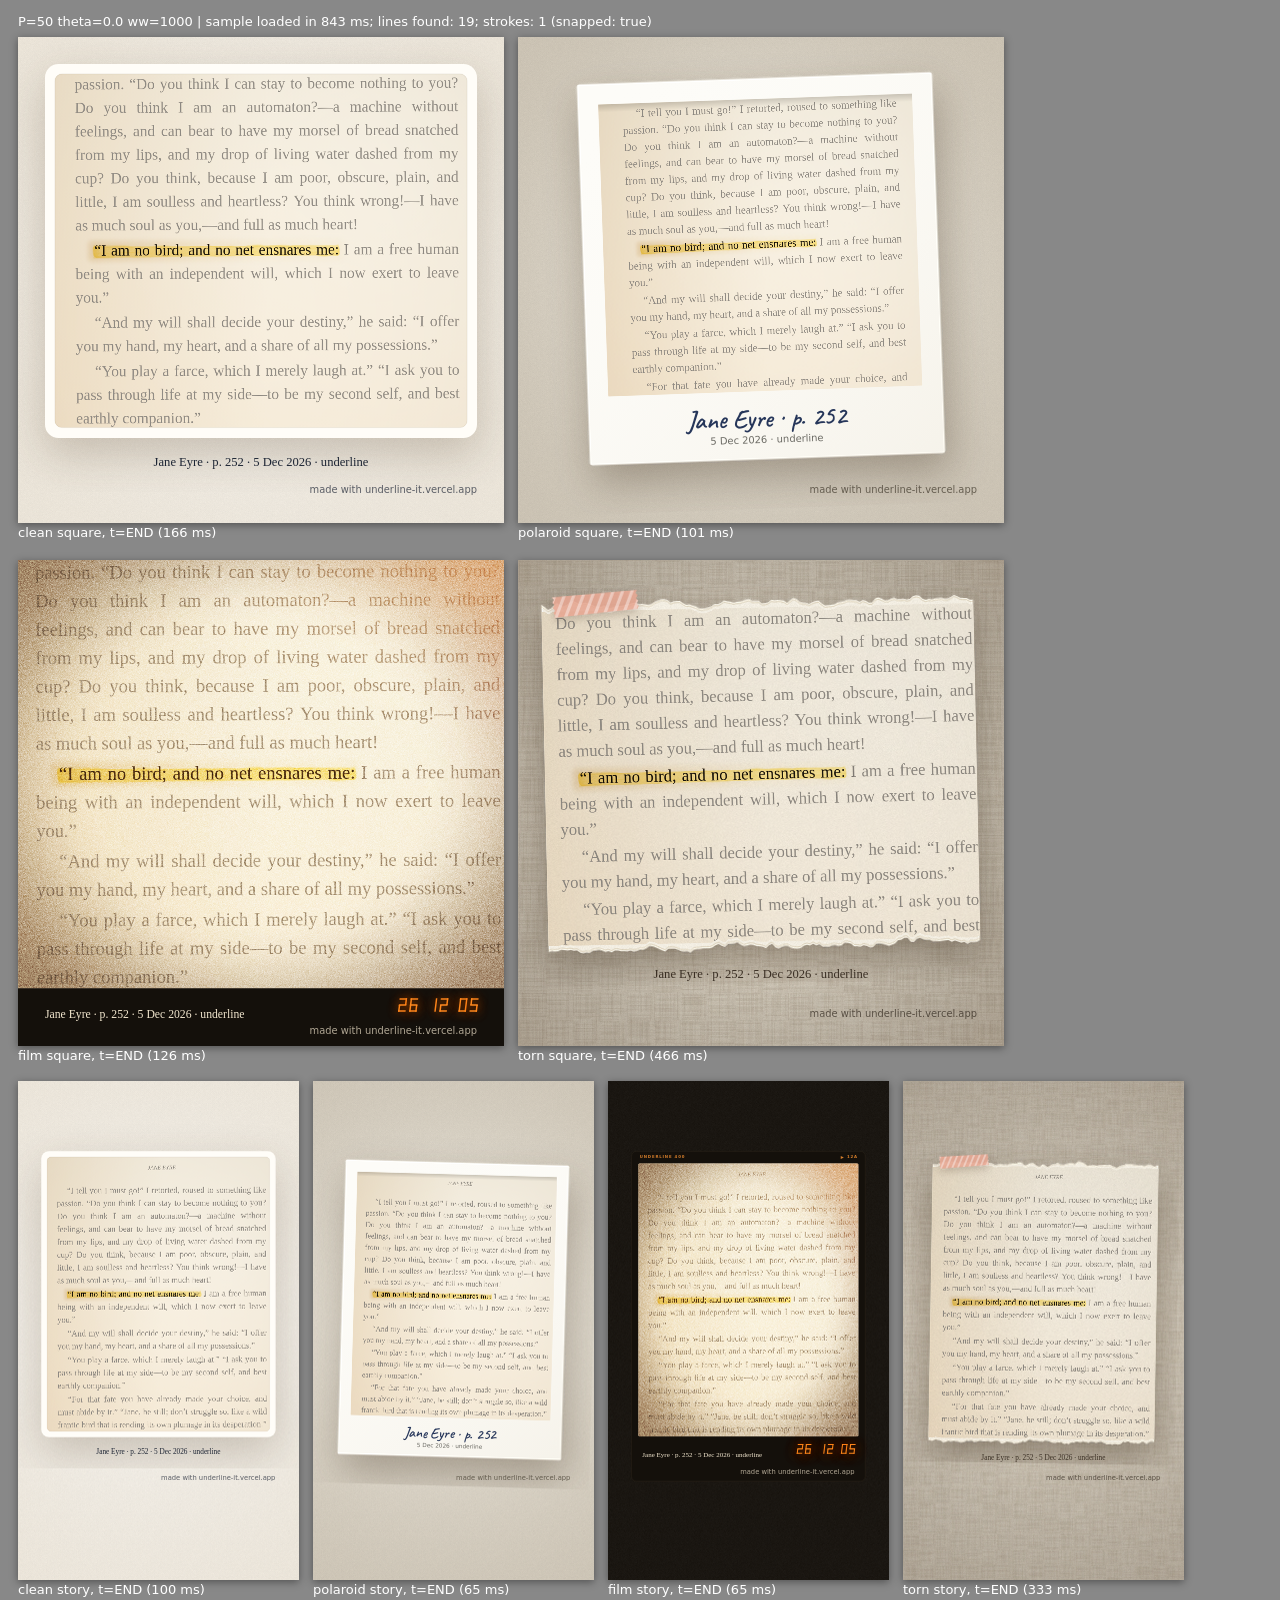
==== tests/engine/frames.html @ 4c14eaef "Underline (Day 4): highlight the line you love, without ruining your book Phone-first site: snap a p" ====
<!doctype html>
<html lang="en">
<head>
<meta charset="utf-8">
<title>Underline: card frames test page</title>
<!--
  Engine test page (never deployed). Draws card.drawFrame for the built-in sample.
    tests/engine/frames.html                          grid: every finish, square and story, at t = END
    tests/engine/frames.html?mode=timeline&finish=torn&format=square     the animation as frames
    tests/engine/frames.html?mode=single&finish=film&format=story&t=5&scale=0.6
    &mark=underline &colour=pink &fade=0 &title=... &page=... &note=...  settings
-->
<style>
  body { margin: 0; padding: 14px 18px 40px; background: #888; font: 13px system-ui, sans-serif; color: #111; }
  .row { display: flex; gap: 14px; flex-wrap: wrap; align-items: flex-start; margin-bottom: 12px; }
  figure { margin: 0; } figcaption { color: #fff; margin: 2px 0 6px; }
  canvas { display: block; box-shadow: 0 2px 8px rgba(0,0,0,.4); }
  #meta { color: #fff; margin-bottom: 8px; }
</style>
<link rel="preload" href="../../fonts/caveat-600.woff2" as="font" type="font/woff2" crossorigin>
<style>@font-face { font-family: "Caveat"; font-weight: 600; src: url("../../fonts/caveat-600.woff2") format("woff2"); }</style>
</head>
<body>
<div id="meta">loading ...</div>
<div id="out"></div>
<script src="../../src/engine/util.js"></script>
<script src="../../src/engine/decode.js"></script>
<script src="../../src/engine/clean.js"></script>
<script src="../../src/engine/lines.js"></script>
<script src="../../src/engine/mark.js"></script>
<script src="../../src/engine/finishes.js"></script>
<script src="../../src/engine/card.js"></script>
<script src="../../src/engine/sample.js"></script>
<script>
(async function () {
  const q = new URLSearchParams(location.search);
  if (q.get("hold")) { const h = document.createElement("script"); h.src = "/hold?ms=" + q.get("hold"); document.head.appendChild(h); } // test server only: keeps the load open so a headless screenshot waits
  const out = document.getElementById("out"), meta = document.getElementById("meta");
  const mode = q.get("mode") || "grid";
  function fig(row, finish, format, t, scale, card, caption) {
    const W = 1080, H = format === "story" ? 1920 : 1080;
    const c = document.createElement("canvas"); c.width = Math.round(W * scale); c.height = Math.round(H * scale);
    const t0 = performance.now();
    card.drawFrame(c.getContext("2d"), t, format, scale);
    const ms = performance.now() - t0;
    if (q.get("guides") === "1") { // the story safe zone: y 270..1540, 90 px sides (red dashes); square: the 60 px box
      const g = c.getContext("2d"); g.save(); g.scale(scale, scale); g.strokeStyle = "#ff1744"; g.lineWidth = 2 / scale; g.setLineDash([10, 8]);
      if (format === "story") g.strokeRect(90, 270, 900, 1270); else g.strokeRect(60, 60, 960, 960);
      g.restore();
    }
    const f = document.createElement("figure"); f.appendChild(c);
    const cap = document.createElement("figcaption"); cap.textContent = caption + " (" + ms.toFixed(0) + " ms)"; f.appendChild(cap);
    row.appendChild(f);
  }
  try {
    const t0 = performance.now();
    let s = await UL.sample.load();
    if (q.get("photo")) { // &photo=real/<file> or out/<file>: a real photo, prepared, with a stroke snapped on a line near the middle
      const res = await fetch("../" + q.get("photo")); const blob = await res.blob();
      const img = await UL.decode.fileToImageData(new File([blob], "p.jpg", { type: blob.type || "image/jpeg" }), { maxSide: 2000 });
      const pg = await UL.page.prepare(img);
      const ls = pg.lines.slice().sort(function (a, b) { return Math.abs((a.top + a.bottom) / 2 - pg.height * 0.45) - Math.abs((b.top + b.bottom) / 2 - pg.height * 0.45); });
      const strokes = [];
      const L = ls[parseInt(q.get("line") || "0", 10)];
      if (L) { const a = L.x0 + 0.12 * (L.x1 - L.x0), b = L.x0 + 0.75 * (L.x1 - L.x0); strokes.push(UL.page.snap(pg, [{ x: a, y: L.a + L.slope * a }, { x: b, y: L.a + L.slope * b }])); }
      s = { page: pg, strokes: strokes, settings: { finish: "torn", title: q.get("title") || "", page: q.get("page") || "" } };
    }
    const loadMs = performance.now() - t0;
    const set = Object.assign({}, s.settings);
    ["mark", "colour", "title", "page", "note"].forEach(function (k) { if (q.get(k) !== null) set[k] = q.get(k); });
    if (q.get("fade") !== null) set.fade = q.get("fade") === "1";
    const card = await UL.card.create(s.page, s.strokes, set);
    meta.textContent = "P=" + s.page._debug.P + " theta=" + s.page._debug.theta.toFixed(1) + " ww=" + s.page._debug.ww + " | sample loaded in " + loadMs.toFixed(0) + " ms; lines found: " + s.page.lines.length + "; strokes: " + s.strokes.length + (s.strokes[0] ? " (snapped: " + s.strokes[0].snapped + ")" : "");
    const finishes = q.get("finish") ? [q.get("finish")] : UL.FINISHES.map(function (f) { return f.id; });
    if (q.get("debug")) { // numbers: the crop of each finish, and where the lines are (page px)
      const fin = finishes[0], fmt = q.get("format") || "square";
      await card.update({ finish: fin });
      const cr = card._crop(fmt);
      const pre = document.createElement("pre"); pre.style.cssText = "color:#fff;font:12px monospace;white-space:pre-wrap";
      pre.textContent = "crop " + JSON.stringify(cr, function (k, v) { return typeof v === "number" ? Math.round(v * 100) / 100 : v; }) + "\npage " + s.page.width + "x" + s.page.height +
        "\ntop=" + (cr.cv - cr.h / 2).toFixed(1) + " bottom=" + (cr.cv + cr.h / 2).toFixed(1) + "\nlines (a, slope, height): " + s.page.lines.map(function (l) { return [l.a.toFixed(0), l.slope.toFixed(3), l.height.toFixed(0)].join("/"); }).join("  ");
      out.appendChild(pre);
    }
    if (mode === "preview") {
      // the live preview: canvases with no width/height attributes, sized by CSS
      const row = document.createElement("div"); row.className = "row"; out.appendChild(row);
      const a = document.createElement("canvas"); a.style.cssText = "width:360px;height:360px;background:#fff";
      const b2 = document.createElement("canvas"); b2.style.cssText = "width:225px;height:400px;background:#fff";
      row.appendChild(a); row.appendChild(b2);
      const pa = UL.card.startPreview(a, card, "square"), pb = UL.card.startPreview(b2, card, "story");
      window.__preview = [pa, pb];
      meta.textContent += " | preview running (screenshot catches a frame mid-animation)";
      await new Promise(function (r) { setTimeout(r, parseFloat(q.get("wait") || "2400")); });
      meta.textContent += " | canvas sizes " + a.width + "x" + a.height + ", " + b2.width + "x" + b2.height + " (dpr " + devicePixelRatio + ")";
    } else if (mode === "lines") {
      const pg = s.page, k = 0.7, c = document.createElement("canvas"); c.width = pg.width * k; c.height = pg.height * k;
      const x = c.getContext("2d"); x.drawImage(pg.image, 0, 0, c.width, c.height); x.scale(k, k);
      pg.lines.forEach(function (l, i) {
        const hv = l.height * Math.sqrt(1 + l.slope * l.slope);
        x.fillStyle = "hsla(" + (i * 47 % 360) + ",85%,45%,.3)"; x.beginPath();
        x.moveTo(l.x0, l.a + l.slope * l.x0 - hv / 2); x.lineTo(l.x1, l.a + l.slope * l.x1 - hv / 2); x.lineTo(l.x1, l.a + l.slope * l.x1 + hv / 2); x.lineTo(l.x0, l.a + l.slope * l.x0 + hv / 2); x.fill();
      });
      UL.mark.drawAll(x, s.strokes, { mark: set.mark, colour: set.colour });
      const f = document.createElement("figure"); f.appendChild(c); out.appendChild(f);
      meta.textContent += " | lines " + pg.lines.map(function (l) { return Math.round(l.height) + "px@" + Math.round(l.x1 - l.x0); }).slice(0, 12).join(", ");
    } else if (mode === "timeline") {
      const fmt = q.get("format") || "square", fin = finishes[0];
      await card.update({ finish: fin });
      const row = document.createElement("div"); row.className = "row"; out.appendChild(row);
      [0.15, 0.4, 0.9, 1.4, 1.9, 2.6, 3.3, 5].forEach(function (t) { fig(row, fin, fmt, t, fmt === "story" ? 0.27 : 0.4, card, fin + " " + fmt + " t=" + t); });
    } else if (mode === "single") {
      const fmt = q.get("format") || "square", fin = finishes[0], t = parseFloat(q.get("t") || "5"), sc = parseFloat(q.get("scale") || "0.8");
      await card.update({ finish: fin });
      const row = document.createElement("div"); row.className = "row"; out.appendChild(row);
      fig(row, fin, fmt, t, sc, card, fin + " " + fmt + " t=" + t);
    } else {
      const sq = document.createElement("div"); sq.className = "row"; out.appendChild(sq);
      for (const fin of finishes) { await card.update({ finish: fin }); fig(sq, fin, "square", 5, 0.45, card, fin + " square, t=END"); }
      const st = document.createElement("div"); st.className = "row"; out.appendChild(st);
      for (const fin of finishes) { await card.update({ finish: fin }); fig(st, fin, "story", 5, 0.26, card, fin + " story, t=END"); }
    }
    window.__done = true;
  } catch (e) { meta.textContent = "ERROR: " + (e && (e.stack || e.message || e)); }
})();
</script>
</body>
</html>
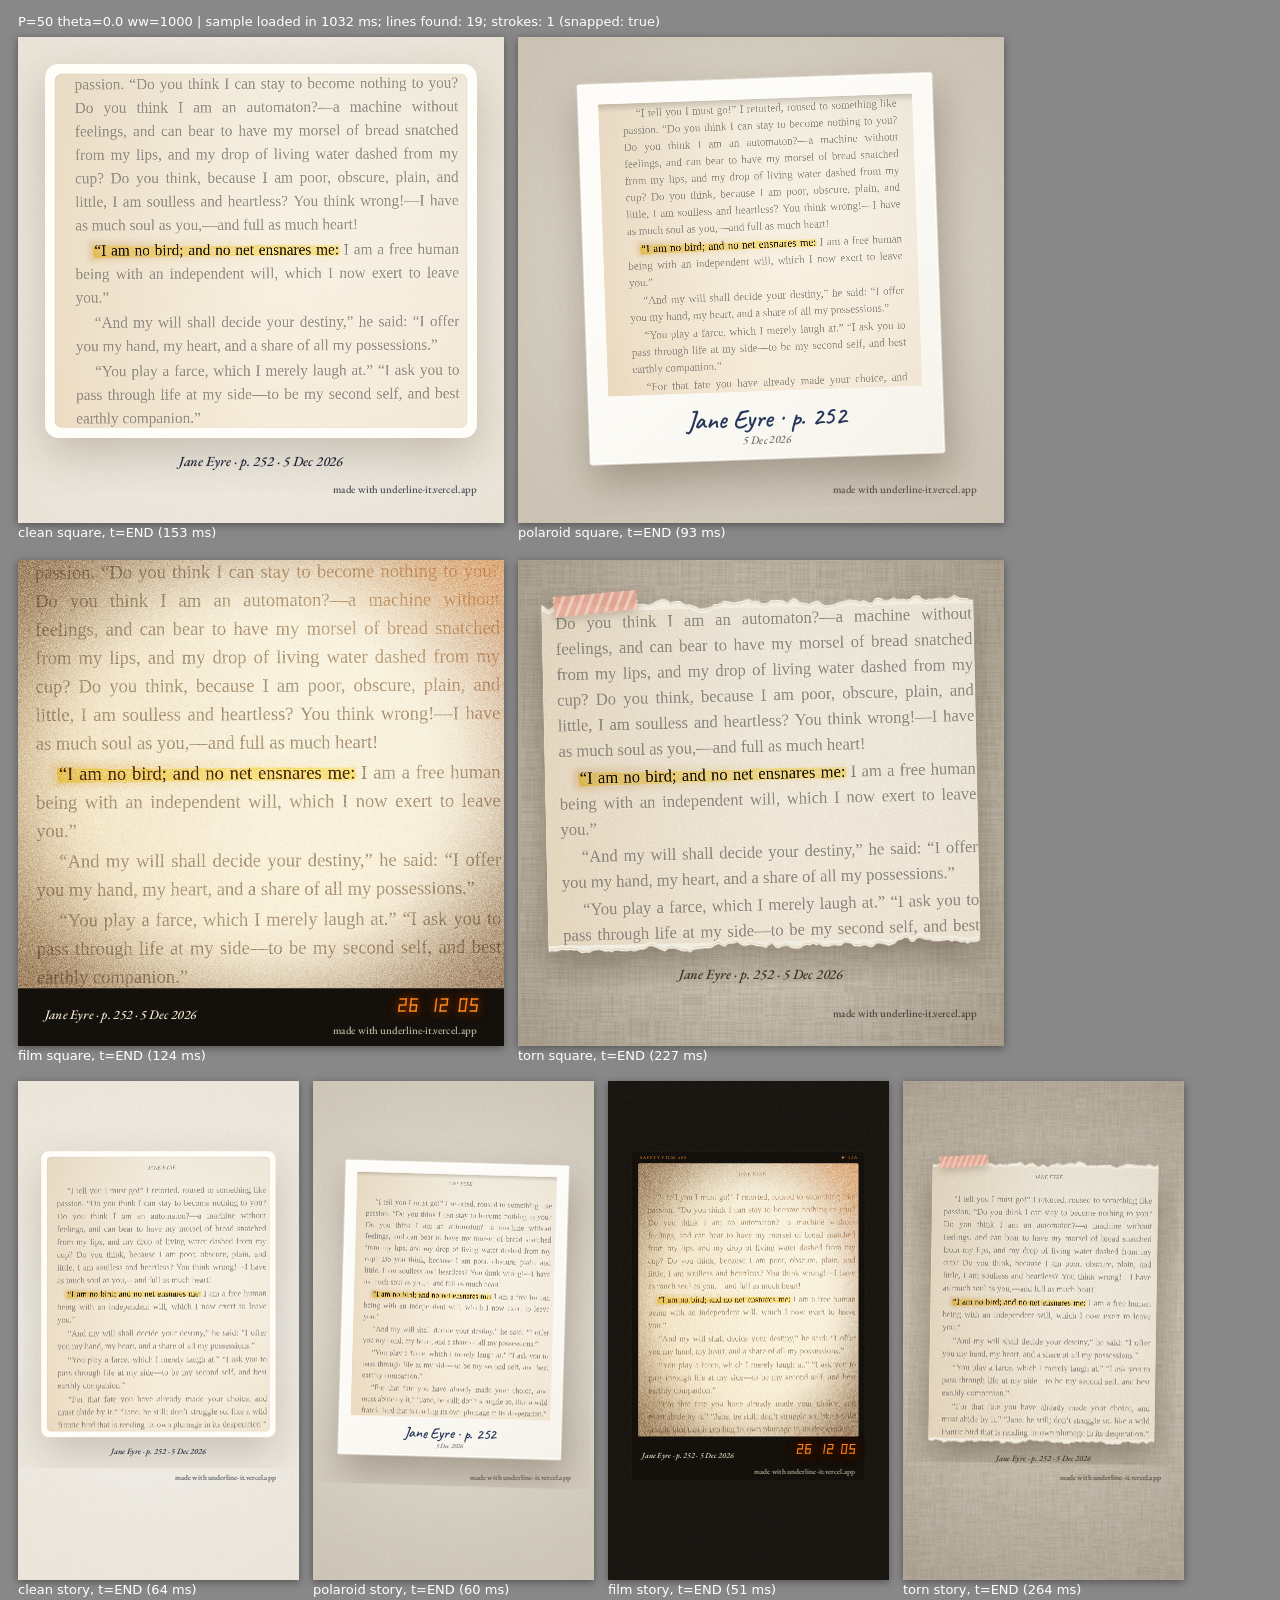
==== commit 6a2c5832: "Literary typography; drop 'underline' from card labels - UI fonts: EB Garamond (body) + Cormorant Ga" ====
--- a/tests/engine/frames.html
+++ b/tests/engine/frames.html
@@ -18,7 +18,11 @@
   #meta { color: #fff; margin-bottom: 8px; }
 </style>
 <link rel="preload" href="../../fonts/caveat-600.woff2" as="font" type="font/woff2" crossorigin>
-<style>@font-face { font-family: "Caveat"; font-weight: 600; src: url("../../fonts/caveat-600.woff2") format("woff2"); }</style>
+<style>
+@font-face { font-family: "Caveat"; font-weight: 600; src: url("../../fonts/caveat-600.woff2") format("woff2"); }
+@font-face { font-family: "EB Garamond"; font-weight: 500; font-style: normal; src: url("../../fonts/eb-garamond-500-normal.woff2") format("woff2"); }
+@font-face { font-family: "EB Garamond"; font-weight: 500; font-style: italic; src: url("../../fonts/eb-garamond-500-italic.woff2") format("woff2"); }
+</style>
 </head>
 <body>
 <div id="meta">loading ...</div>
@@ -114,10 +118,16 @@
       const row = document.createElement("div"); row.className = "row"; out.appendChild(row);
       fig(row, fin, fmt, t, sc, card, fin + " " + fmt + " t=" + t);
     } else {
-      const sq = document.createElement("div"); sq.className = "row"; out.appendChild(sq);
-      for (const fin of finishes) { await card.update({ finish: fin }); fig(sq, fin, "square", 5, 0.45, card, fin + " square, t=END"); }
-      const st = document.createElement("div"); st.className = "row"; out.appendChild(st);
-      for (const fin of finishes) { await card.update({ finish: fin }); fig(st, fin, "story", 5, 0.26, card, fin + " story, t=END"); }
+      // &format=square|story shows just that row, &scale=N overrides the size (to read the labels)
+      const only = q.get("format"), gs = parseFloat(q.get("scale") || "0");
+      if (only !== "story") {
+        const sq = document.createElement("div"); sq.className = "row"; out.appendChild(sq);
+        for (const fin of finishes) { await card.update({ finish: fin }); fig(sq, fin, "square", 5, gs || 0.45, card, fin + " square, t=END"); }
+      }
+      if (only !== "square") {
+        const st = document.createElement("div"); st.className = "row"; out.appendChild(st);
+        for (const fin of finishes) { await card.update({ finish: fin }); fig(st, fin, "story", 5, gs || 0.26, card, fin + " story, t=END"); }
+      }
     }
     window.__done = true;
   } catch (e) { meta.textContent = "ERROR: " + (e && (e.stack || e.message || e)); }
